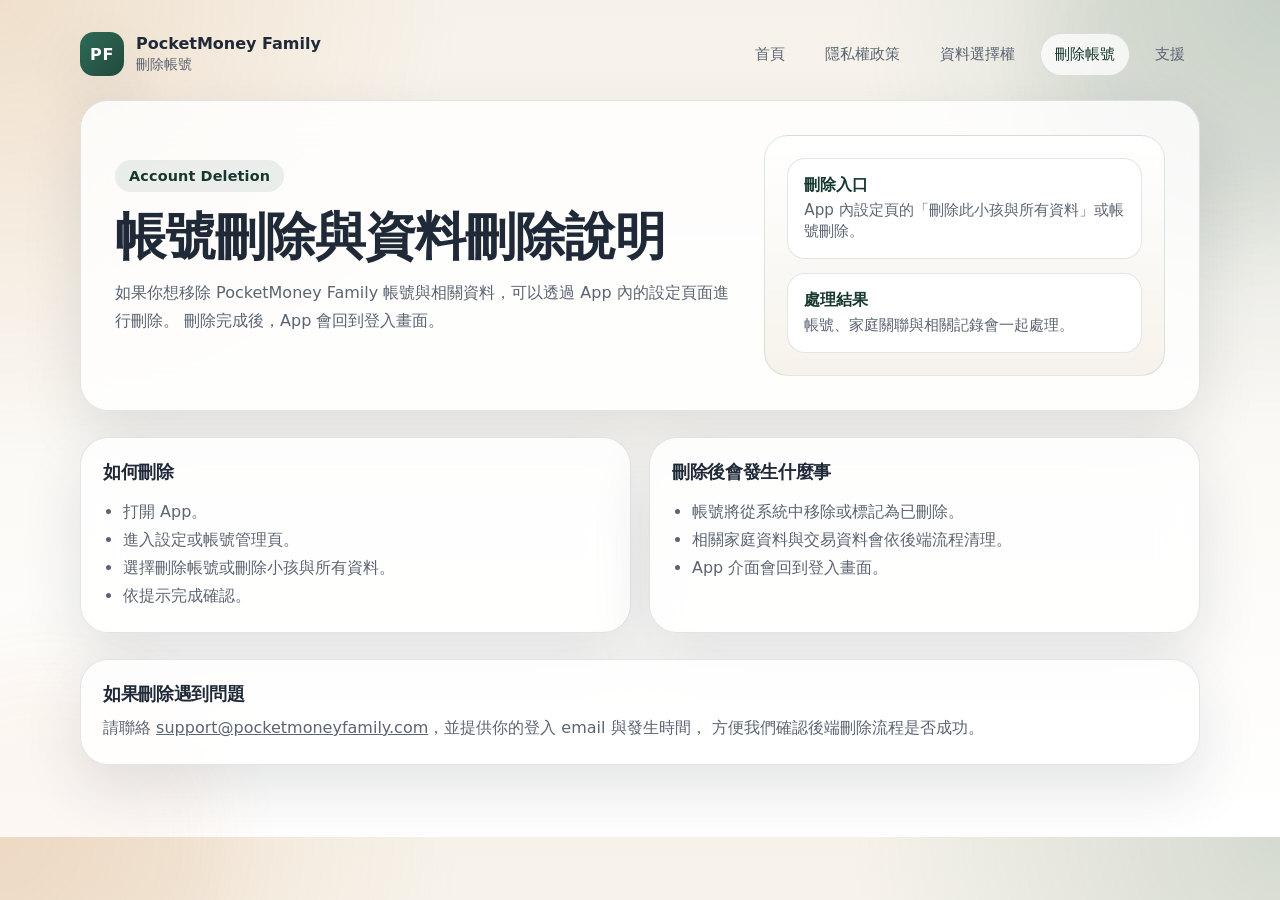
==== delete-account/index.html @ 3ed55734 "Add static submission website" ====
<!doctype html>
<html lang="zh-Hant">
  <head>
    <meta charset="utf-8">
    <meta name="viewport" content="width=device-width, initial-scale=1">
    <title>刪除帳號 - PocketMoney Family</title>
    <meta name="description" content="PocketMoney Family 帳號刪除與資料刪除說明。">
    <link rel="stylesheet" href="../assets/site.css">
  </head>
  <body>
    <div class="page">
      <div class="shell">
        <header class="topbar">
          <a class="brand" href="../">
            <div class="brand-mark">PF</div>
            <div class="brand-text">
              <strong>PocketMoney Family</strong>
              <span>刪除帳號</span>
            </div>
          </a>
          <nav class="nav" aria-label="主要導覽">
            <a href="../">首頁</a>
            <a href="../privacy/">隱私權政策</a>
            <a href="../privacy-choices/">資料選擇權</a>
            <a href="../delete-account/" aria-current="page">刪除帳號</a>
            <a href="../support/">支援</a>
          </nav>
        </header>

        <main>
          <section class="hero">
            <div class="hero-copy">
              <div class="eyebrow">Account Deletion</div>
              <h1>帳號刪除與資料刪除說明</h1>
              <p>
                如果你想移除 PocketMoney Family 帳號與相關資料，可以透過 App 內的設定頁面進行刪除。
                刪除完成後，App 會回到登入畫面。
              </p>
            </div>
            <div class="hero-panel">
              <div class="stat">
                <strong>刪除入口</strong>
                <span>App 內設定頁的「刪除此小孩與所有資料」或帳號刪除。</span>
              </div>
              <div class="stat">
                <strong>處理結果</strong>
                <span>帳號、家庭關聯與相關記錄會一起處理。</span>
              </div>
            </div>
          </section>

          <section class="section">
            <div class="grid two">
              <article class="card">
                <h3>如何刪除</h3>
                <ul>
                  <li>打開 App。</li>
                  <li>進入設定或帳號管理頁。</li>
                  <li>選擇刪除帳號或刪除小孩與所有資料。</li>
                  <li>依提示完成確認。</li>
                </ul>
              </article>
              <article class="card">
                <h3>刪除後會發生什麼事</h3>
                <ul>
                  <li>帳號將從系統中移除或標記為已刪除。</li>
                  <li>相關家庭資料與交易資料會依後端流程清理。</li>
                  <li>App 介面會回到登入畫面。</li>
                </ul>
              </article>
            </div>
          </section>

          <section class="section">
            <div class="note">
              <h3>如果刪除遇到問題</h3>
              <p>
                請聯絡 <a href="mailto:support@pocketmoneyfamily.com">support@pocketmoneyfamily.com</a>，並提供你的登入 email 與發生時間，
                方便我們確認後端刪除流程是否成功。
              </p>
            </div>
          </section>
        </main>
      </div>
    </div>
  </body>
</html>
---- assets/site.css ----
:root {
  color-scheme: light;
  --bg: #f6f2ea;
  --bg-alt: #fffaf3;
  --surface: rgba(255, 255, 255, 0.82);
  --surface-strong: #ffffff;
  --text: #1f2937;
  --muted: #5b6472;
  --brand: #295c4b;
  --brand-strong: #17382f;
  --accent: #d08a3f;
  --border: rgba(31, 41, 55, 0.12);
  --shadow: 0 24px 60px rgba(31, 41, 55, 0.12);
  --radius-xl: 28px;
  --radius-lg: 20px;
  --radius-md: 14px;
  --max-width: 1120px;
  --font-body: Inter, "Noto Sans TC", "PingFang TC", "Microsoft JhengHei", system-ui, sans-serif;
  --font-display: "Avenir Next", "Inter", "Noto Sans TC", system-ui, sans-serif;
}

* {
  box-sizing: border-box;
}

html {
  scroll-behavior: smooth;
}

body {
  margin: 0;
  font-family: var(--font-body);
  color: var(--text);
  background:
    radial-gradient(circle at top left, rgba(208, 138, 63, 0.18), transparent 30%),
    radial-gradient(circle at top right, rgba(41, 92, 75, 0.16), transparent 28%),
    linear-gradient(180deg, var(--bg) 0%, #fff 100%);
}

a {
  color: inherit;
}

.page {
  position: relative;
  overflow: hidden;
}

.page::before,
.page::after {
  content: "";
  position: fixed;
  inset: auto;
  width: 22rem;
  height: 22rem;
  border-radius: 50%;
  filter: blur(36px);
  pointer-events: none;
  opacity: 0.45;
  z-index: 0;
}

.page::before {
  top: -7rem;
  right: -7rem;
  background: rgba(41, 92, 75, 0.16);
}

.page::after {
  bottom: -7rem;
  left: -8rem;
  background: rgba(208, 138, 63, 0.14);
}

.shell {
  position: relative;
  z-index: 1;
  width: min(100% - 32px, var(--max-width));
  margin: 0 auto;
  padding: 24px 0 72px;
}

.topbar {
  display: flex;
  align-items: center;
  justify-content: space-between;
  gap: 16px;
  padding: 8px 0 24px;
}

.brand {
  display: inline-flex;
  align-items: center;
  gap: 12px;
  text-decoration: none;
}

.brand-mark {
  width: 44px;
  height: 44px;
  border-radius: 14px;
  background:
    linear-gradient(135deg, #2f6a57 0%, #214a3d 100%);
  box-shadow: var(--shadow);
  display: grid;
  place-items: center;
  color: #fff;
  font-weight: 700;
  letter-spacing: 0.04em;
}

.brand-text strong {
  display: block;
  font-family: var(--font-display);
  font-size: 1rem;
}

.brand-text span {
  display: block;
  color: var(--muted);
  font-size: 0.88rem;
  margin-top: 2px;
}

.nav {
  display: flex;
  flex-wrap: wrap;
  justify-content: flex-end;
  gap: 10px;
}

.nav a {
  text-decoration: none;
  font-size: 0.95rem;
  padding: 10px 14px;
  border-radius: 999px;
  border: 1px solid transparent;
  color: var(--muted);
  transition: 160ms ease;
}

.nav a:hover,
.nav a[aria-current="page"] {
  background: rgba(255, 255, 255, 0.75);
  color: var(--brand-strong);
  border-color: var(--border);
}

.hero,
.panel,
.card,
.note {
  background: var(--surface);
  border: 1px solid var(--border);
  border-radius: var(--radius-xl);
  box-shadow: var(--shadow);
  backdrop-filter: blur(18px);
}

.hero {
  display: grid;
  gap: 26px;
  grid-template-columns: minmax(0, 1.4fr) minmax(300px, 0.9fr);
  padding: 34px;
  align-items: center;
}

.eyebrow {
  display: inline-flex;
  align-items: center;
  gap: 8px;
  padding: 8px 14px;
  border-radius: 999px;
  background: rgba(41, 92, 75, 0.09);
  color: var(--brand-strong);
  font-size: 0.9rem;
  font-weight: 600;
  letter-spacing: 0.01em;
}

.hero h1,
.section h2,
.card h3,
.note h3 {
  margin: 0;
  font-family: var(--font-display);
  letter-spacing: -0.02em;
}

.hero h1 {
  font-size: clamp(2.2rem, 4vw, 4.1rem);
  line-height: 1.04;
  margin-top: 18px;
}

.hero p,
.section p,
.card p,
.note p,
.meta,
li,
td,
th {
  color: var(--muted);
  line-height: 1.75;
}

.hero-copy {
  max-width: 62ch;
}

.hero-actions {
  display: flex;
  flex-wrap: wrap;
  gap: 12px;
  margin-top: 26px;
}

.button {
  display: inline-flex;
  align-items: center;
  justify-content: center;
  text-decoration: none;
  font-weight: 600;
  border-radius: 999px;
  padding: 13px 18px;
  transition: 160ms ease;
}

.button.primary {
  background: var(--brand);
  color: #fff;
}

.button.primary:hover {
  background: var(--brand-strong);
}

.button.secondary {
  background: rgba(255, 255, 255, 0.82);
  border: 1px solid var(--border);
  color: var(--brand-strong);
}

.button.secondary:hover {
  border-color: rgba(41, 92, 75, 0.3);
}

.hero-panel {
  display: grid;
  gap: 14px;
  padding: 22px;
  background: linear-gradient(180deg, rgba(255,255,255,0.92), rgba(246,242,234,0.95));
  border-radius: 24px;
  border: 1px solid rgba(41, 92, 75, 0.14);
}

.hero-panel .stat {
  padding: 16px;
  border-radius: 18px;
  background: var(--surface-strong);
  border: 1px solid var(--border);
}

.hero-panel .stat strong {
  display: block;
  font-size: 1rem;
  color: var(--brand-strong);
}

.hero-panel .stat span {
  display: block;
  margin-top: 4px;
  font-size: 0.95rem;
  color: var(--muted);
}

.grid {
  display: grid;
  gap: 18px;
}

.grid.two {
  grid-template-columns: repeat(2, minmax(0, 1fr));
}

.grid.three {
  grid-template-columns: repeat(3, minmax(0, 1fr));
}

.section {
  margin-top: 26px;
}

.section-header {
  display: flex;
  justify-content: space-between;
  align-items: end;
  gap: 16px;
  margin-bottom: 14px;
}

.section h2 {
  font-size: clamp(1.45rem, 2.2vw, 2rem);
}

.card,
.note {
  padding: 22px;
}

.card h3,
.note h3 {
  font-size: 1.1rem;
  margin-bottom: 8px;
}

.card p,
.note p {
  margin: 0;
}

.card ul,
.note ul {
  margin: 14px 0 0;
  padding-left: 20px;
}

.table-wrap {
  overflow-x: auto;
  border-radius: var(--radius-lg);
  border: 1px solid var(--border);
  background: rgba(255, 255, 255, 0.74);
}

table {
  width: 100%;
  border-collapse: collapse;
  min-width: 680px;
}

th,
td {
  text-align: left;
  vertical-align: top;
  padding: 14px 16px;
  border-bottom: 1px solid rgba(31, 41, 55, 0.08);
}

th {
  color: var(--brand-strong);
  font-size: 0.92rem;
  background: rgba(41, 92, 75, 0.04);
}

.list {
  display: grid;
  gap: 14px;
}

.list-item {
  padding: 18px 20px;
  border-radius: 18px;
  background: rgba(255, 255, 255, 0.76);
  border: 1px solid var(--border);
}

.list-item strong {
  display: block;
  color: var(--brand-strong);
  margin-bottom: 6px;
}

.footer {
  margin-top: 30px;
  padding-top: 20px;
  border-top: 1px solid rgba(31, 41, 55, 0.1);
  color: var(--muted);
  font-size: 0.93rem;
}

.footer a {
  color: var(--brand-strong);
}

@media (max-width: 920px) {
  .hero,
  .grid.two,
  .grid.three {
    grid-template-columns: 1fr;
  }

  .topbar,
  .section-header {
    align-items: start;
    flex-direction: column;
  }

  .nav {
    justify-content: flex-start;
  }
}

@media (max-width: 640px) {
  .shell {
    width: min(100% - 20px, var(--max-width));
    padding-top: 14px;
  }

  .hero,
  .card,
  .note {
    padding: 18px;
  }

  .hero h1 {
    font-size: 2rem;
  }
}
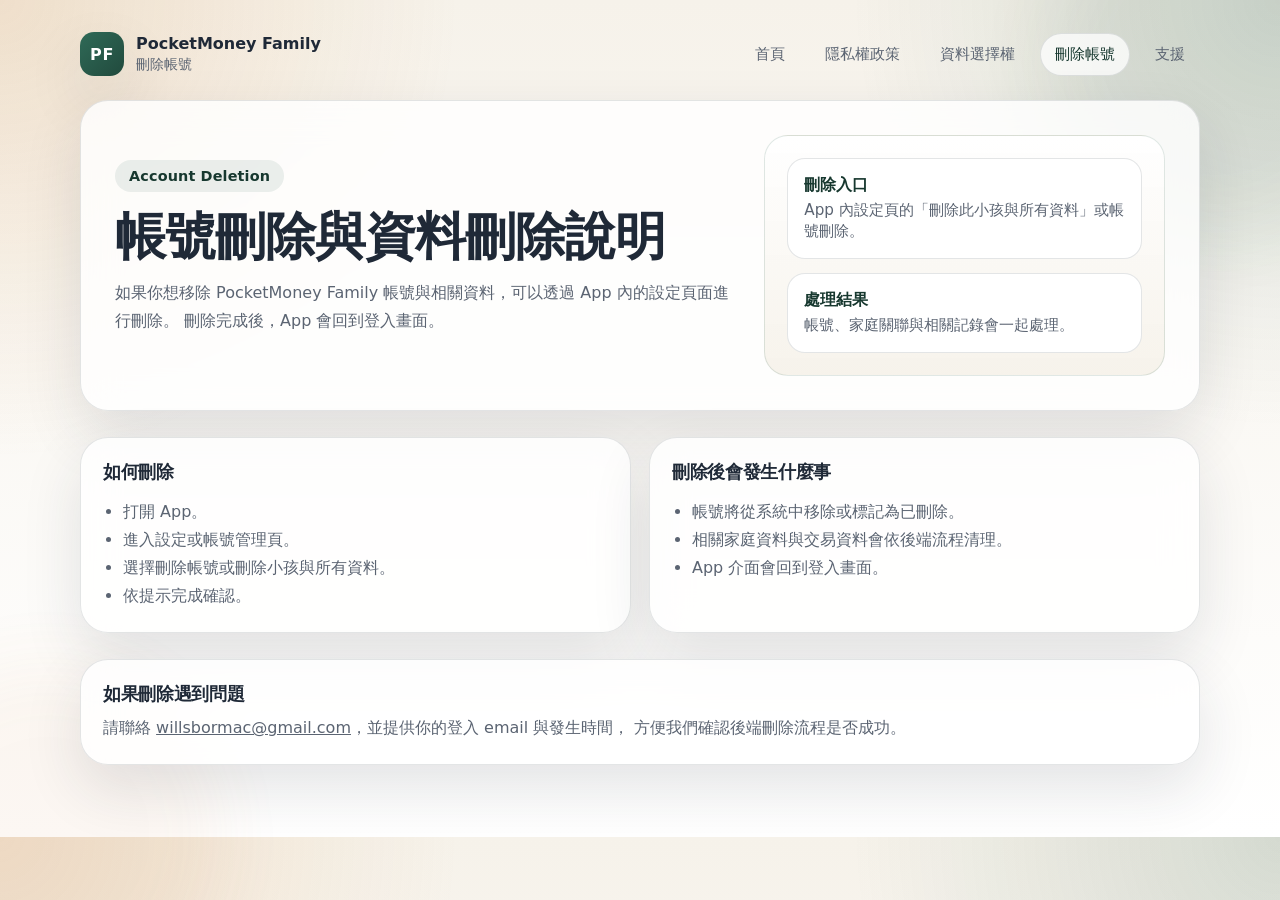
==== commit ab353ac4: "Remove submission wording from public site" ====
--- a/delete-account/index.html
+++ b/delete-account/index.html
@@ -75,7 +75,7 @@
             <div class="note">
               <h3>如果刪除遇到問題</h3>
               <p>
-                請聯絡 <a href="mailto:support@pocketmoneyfamily.com">support@pocketmoneyfamily.com</a>，並提供你的登入 email 與發生時間，
+                請聯絡 <a href="mailto:willsbormac@gmail.com">willsbormac@gmail.com</a>，並提供你的登入 email 與發生時間，
                 方便我們確認後端刪除流程是否成功。
               </p>
             </div>
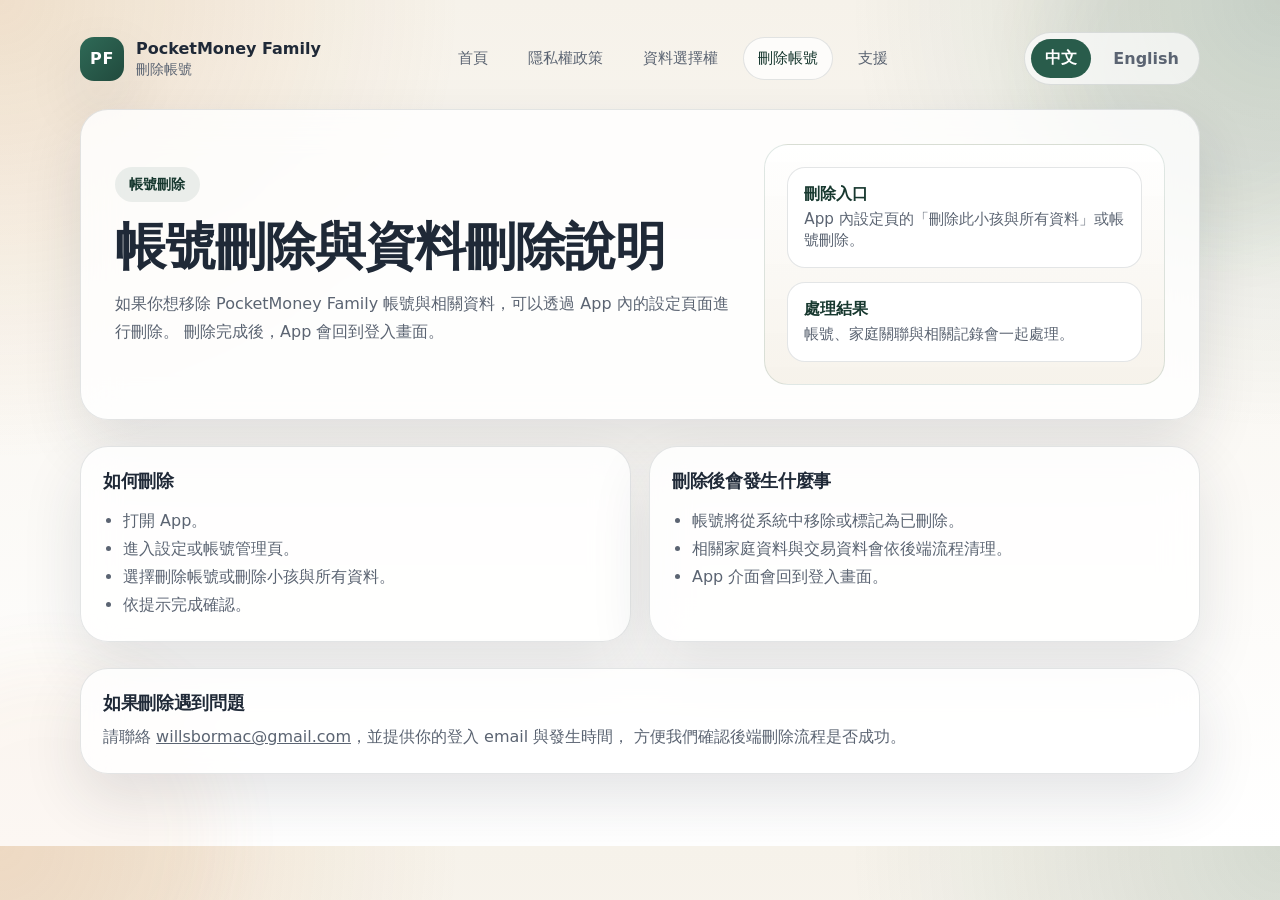
==== commit ef0264e6: "Add bilingual language switch to public site" ====
--- a/delete-account/index.html
+++ b/delete-account/index.html
@@ -5,7 +5,17 @@
     <meta name="viewport" content="width=device-width, initial-scale=1">
     <title>刪除帳號 - PocketMoney Family</title>
     <meta name="description" content="PocketMoney Family 帳號刪除與資料刪除說明。">
+    <script>
+      try {
+        const savedLanguage = localStorage.getItem("pocketmoneyfamily-language");
+        if (savedLanguage === "en" || savedLanguage === "zh") {
+          document.documentElement.dataset.lang = savedLanguage;
+          document.documentElement.lang = savedLanguage === "en" ? "en" : "zh-Hant";
+        }
+      } catch (_) {}
+    </script>
     <link rel="stylesheet" href="../assets/site.css">
+    <script src="../assets/site.js" defer></script>
   </head>
   <body>
     <div class="page">
@@ -15,36 +25,61 @@
             <div class="brand-mark">PF</div>
             <div class="brand-text">
               <strong>PocketMoney Family</strong>
-              <span>刪除帳號</span>
+              <span data-lang-block="zh">刪除帳號</span>
+              <span data-lang-block="en">Delete account</span>
             </div>
           </a>
           <nav class="nav" aria-label="主要導覽">
-            <a href="../">首頁</a>
-            <a href="../privacy/">隱私權政策</a>
-            <a href="../privacy-choices/">資料選擇權</a>
-            <a href="../delete-account/" aria-current="page">刪除帳號</a>
-            <a href="../support/">支援</a>
+            <a href="../" data-lang-block="zh">首頁</a>
+            <a href="../privacy/" data-lang-block="zh">隱私權政策</a>
+            <a href="../privacy-choices/" data-lang-block="zh">資料選擇權</a>
+            <a href="../delete-account/" data-lang-block="zh" aria-current="page">刪除帳號</a>
+            <a href="../support/" data-lang-block="zh">支援</a>
+            <a href="../" data-lang-block="en">Home</a>
+            <a href="../privacy/" data-lang-block="en">Privacy Policy</a>
+            <a href="../privacy-choices/" data-lang-block="en">Privacy Choices</a>
+            <a href="../delete-account/" data-lang-block="en" aria-current="page">Delete Account</a>
+            <a href="../support/" data-lang-block="en">Support</a>
           </nav>
+          <div class="lang-toggle" role="group" aria-label="Language switch">
+            <button type="button" data-lang-switch="zh">中文</button>
+            <button type="button" data-lang-switch="en">English</button>
+          </div>
         </header>
 
         <main>
           <section class="hero">
             <div class="hero-copy">
-              <div class="eyebrow">Account Deletion</div>
-              <h1>帳號刪除與資料刪除說明</h1>
-              <p>
+              <div class="eyebrow" data-lang-block="zh">帳號刪除</div>
+              <div class="eyebrow" data-lang-block="en">Delete account</div>
+              <h1 data-lang-block="zh">帳號刪除與資料刪除說明</h1>
+              <h1 data-lang-block="en">Account and data deletion</h1>
+              <p data-lang-block="zh">
                 如果你想移除 PocketMoney Family 帳號與相關資料，可以透過 App 內的設定頁面進行刪除。
                 刪除完成後，App 會回到登入畫面。
               </p>
+              <p data-lang-block="en">
+                If you want to remove your PocketMoney Family account and related data, you can do so from the app settings.
+                After deletion, the app returns to the sign-in screen.
+              </p>
+              <p class="language-note" data-lang-block="en">English view. Traditional Chinese is the primary language of this site.</p>
             </div>
             <div class="hero-panel">
-              <div class="stat">
+              <div class="stat" data-lang-block="zh">
                 <strong>刪除入口</strong>
                 <span>App 內設定頁的「刪除此小孩與所有資料」或帳號刪除。</span>
               </div>
-              <div class="stat">
+              <div class="stat" data-lang-block="en">
+                <strong>Deletion entry</strong>
+                <span>The in-app settings page includes account deletion and delete-child-with-all-data actions.</span>
+              </div>
+              <div class="stat" data-lang-block="zh">
                 <strong>處理結果</strong>
                 <span>帳號、家庭關聯與相關記錄會一起處理。</span>
+              </div>
+              <div class="stat" data-lang-block="en">
+                <strong>Result</strong>
+                <span>The account, family links, and related records are processed together.</span>
               </div>
             </div>
           </section>
@@ -52,20 +87,33 @@
           <section class="section">
             <div class="grid two">
               <article class="card">
-                <h3>如何刪除</h3>
-                <ul>
+                <h3 data-lang-block="zh">如何刪除</h3>
+                <h3 data-lang-block="en">How to delete</h3>
+                <ul data-lang-block="zh">
                   <li>打開 App。</li>
                   <li>進入設定或帳號管理頁。</li>
                   <li>選擇刪除帳號或刪除小孩與所有資料。</li>
                   <li>依提示完成確認。</li>
                 </ul>
+                <ul data-lang-block="en">
+                  <li>Open the app.</li>
+                  <li>Go to settings or account management.</li>
+                  <li>Choose account deletion or delete child with all data.</li>
+                  <li>Follow the prompts to confirm.</li>
+                </ul>
               </article>
               <article class="card">
-                <h3>刪除後會發生什麼事</h3>
-                <ul>
+                <h3 data-lang-block="zh">刪除後會發生什麼事</h3>
+                <h3 data-lang-block="en">What happens next</h3>
+                <ul data-lang-block="zh">
                   <li>帳號將從系統中移除或標記為已刪除。</li>
                   <li>相關家庭資料與交易資料會依後端流程清理。</li>
                   <li>App 介面會回到登入畫面。</li>
+                </ul>
+                <ul data-lang-block="en">
+                  <li>The account is removed from the system or marked as deleted.</li>
+                  <li>Related family and transaction data is cleaned up by the backend flow.</li>
+                  <li>The app returns to the sign-in screen.</li>
                 </ul>
               </article>
             </div>
@@ -73,10 +121,15 @@
 
           <section class="section">
             <div class="note">
-              <h3>如果刪除遇到問題</h3>
-              <p>
+              <h3 data-lang-block="zh">如果刪除遇到問題</h3>
+              <h3 data-lang-block="en">If deletion fails</h3>
+              <p data-lang-block="zh">
                 請聯絡 <a href="mailto:willsbormac@gmail.com">willsbormac@gmail.com</a>，並提供你的登入 email 與發生時間，
                 方便我們確認後端刪除流程是否成功。
+              </p>
+              <p data-lang-block="en">
+                Please email <a href="mailto:willsbormac@gmail.com">willsbormac@gmail.com</a> with your sign-in email and the time of the issue,
+                so we can check whether the backend deletion flow completed successfully.
               </p>
             </div>
           </section>
--- a/assets/site.css
+++ b/assets/site.css
@@ -146,6 +146,55 @@
   border-color: var(--border);
 }
 
+.lang-toggle {
+  display: inline-flex;
+  align-items: center;
+  gap: 8px;
+  padding: 6px;
+  border-radius: 999px;
+  background: rgba(255, 255, 255, 0.68);
+  border: 1px solid var(--border);
+}
+
+.lang-toggle button {
+  appearance: none;
+  border: 0;
+  background: transparent;
+  color: var(--muted);
+  border-radius: 999px;
+  padding: 9px 14px;
+  font: inherit;
+  font-weight: 600;
+  cursor: pointer;
+  transition: 160ms ease;
+}
+
+.lang-toggle button[aria-pressed="true"] {
+  background: var(--brand);
+  color: #fff;
+}
+
+.lang-toggle button:hover {
+  color: var(--brand-strong);
+}
+
+html[data-lang="en"] [data-lang-block="zh"],
+html:not([data-lang]) [data-lang-block="en"],
+html[data-lang="zh"] [data-lang-block="en"] {
+  display: none;
+}
+
+html[data-lang="en"] [data-lang-block="en"] {
+  display: revert;
+}
+
+.language-note {
+  margin-top: 14px;
+  color: var(--brand-strong);
+  font-size: 0.95rem;
+  font-weight: 600;
+}
+
 .hero,
 .panel,
 .card,
@@ -399,6 +448,10 @@
   .nav {
     justify-content: flex-start;
   }
+
+  .lang-toggle {
+    align-self: flex-start;
+  }
 }
 
 @media (max-width: 640px) {
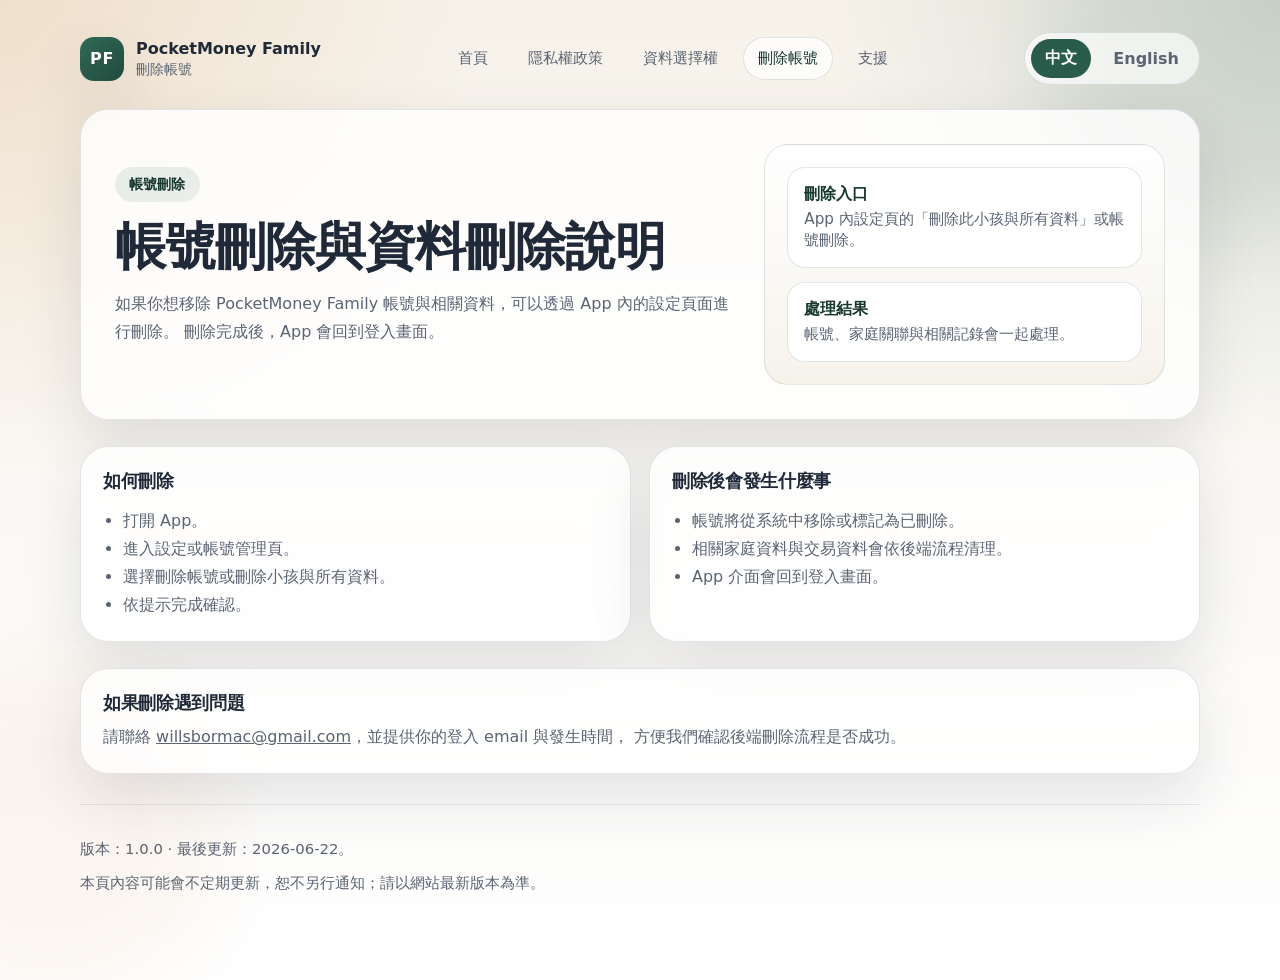
==== commit e9bc9167: "Add version notices to public pages" ====
--- a/delete-account/index.html
+++ b/delete-account/index.html
@@ -134,6 +134,12 @@
             </div>
           </section>
         </main>
+        <footer class="footer">
+          <p data-lang-block="zh">版本：1.0.0 · 最後更新：2026-06-22。</p>
+          <p data-lang-block="en">Version 1.0.0 · Last updated: 2026-06-22.</p>
+          <p data-lang-block="zh">本頁內容可能會不定期更新，恕不另行通知；請以網站最新版本為準。</p>
+          <p data-lang-block="en">This page may be updated from time to time without prior notice; please refer to the latest version on this site.</p>
+        </footer>
       </div>
     </div>
   </body>
